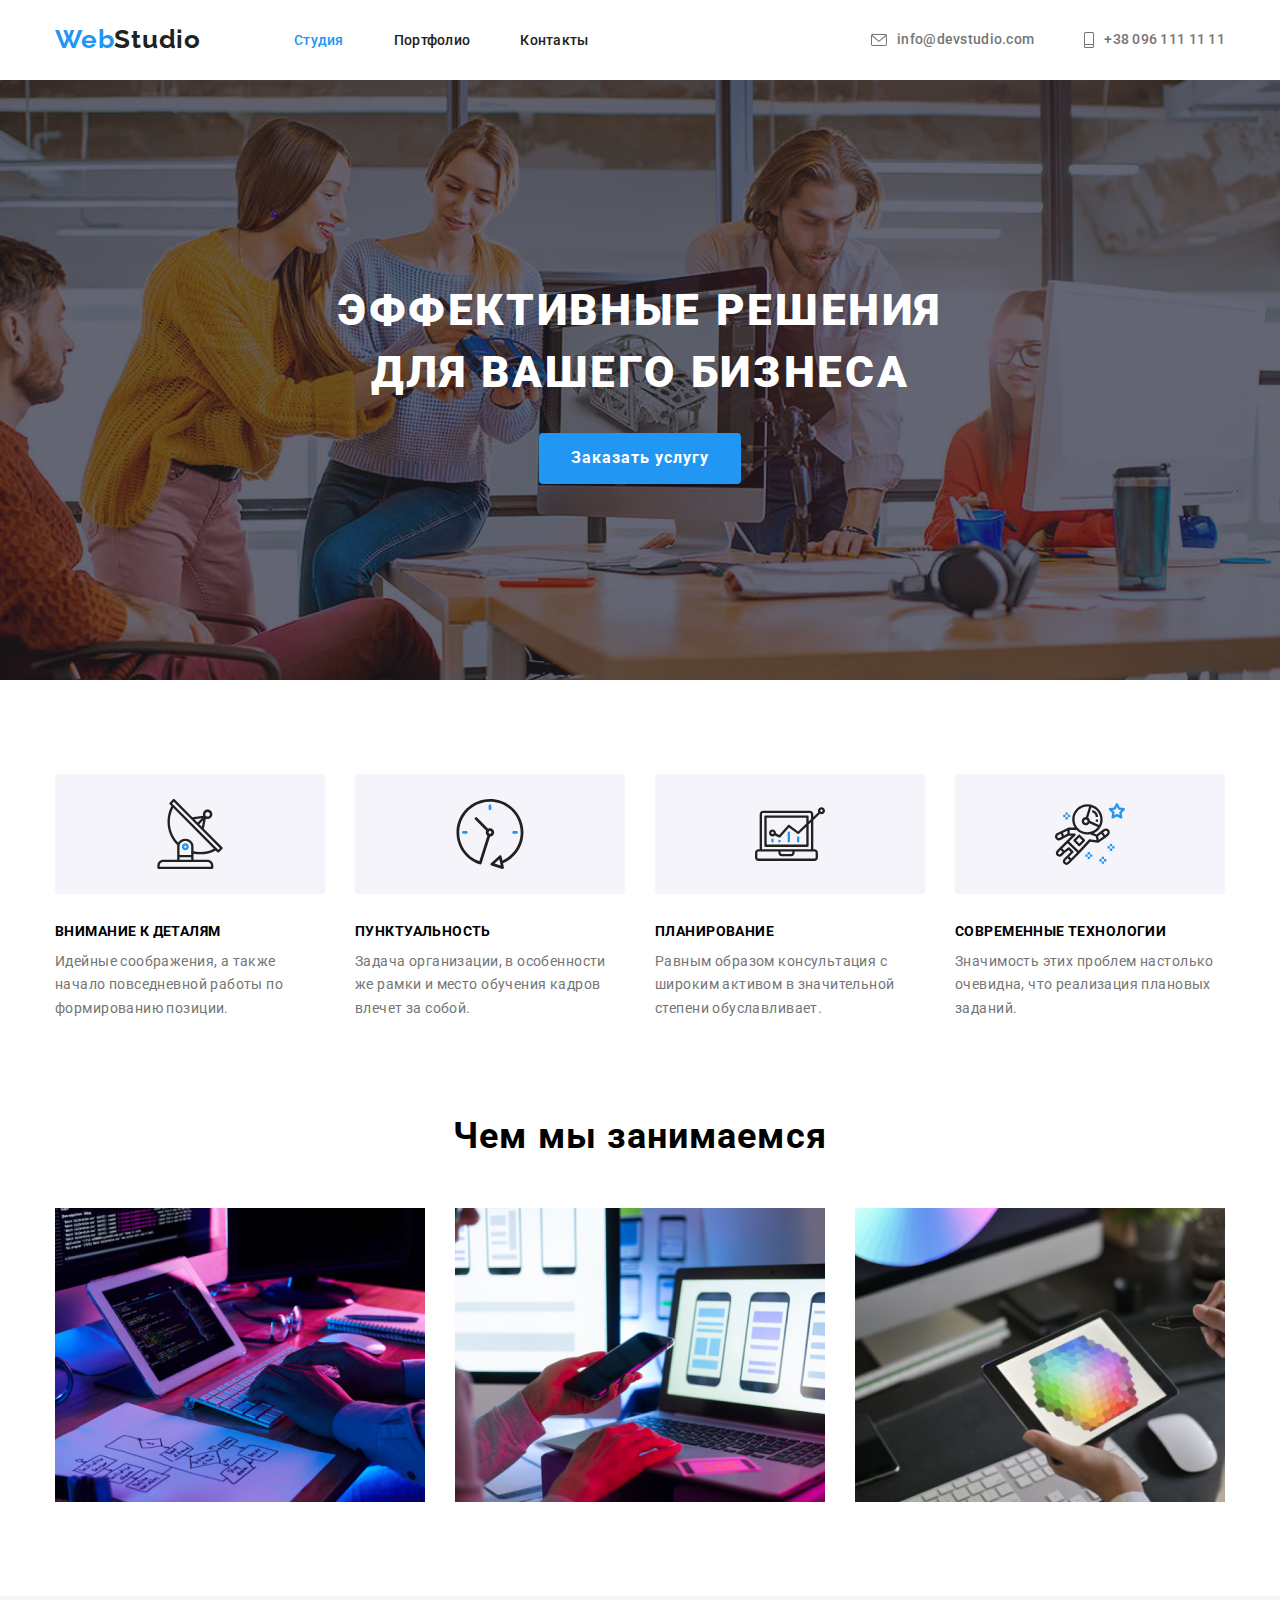
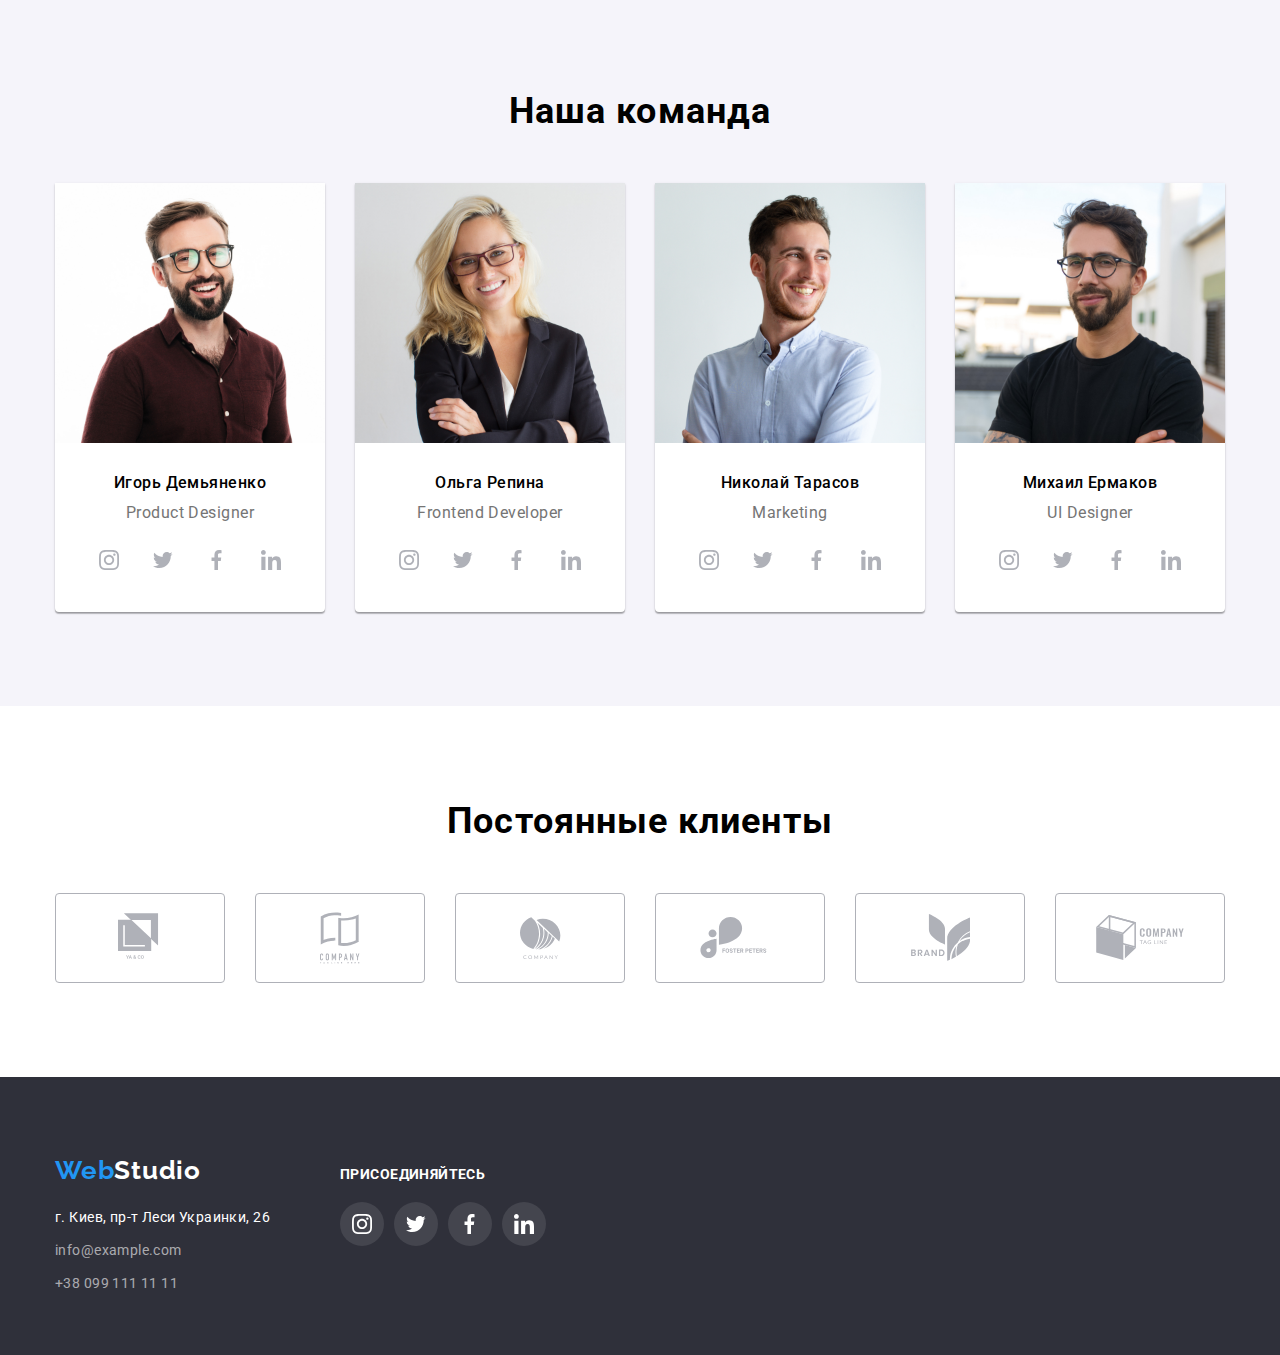
==== index.html @ 6ed81efb "start" ====
<!DOCTYPE html>
<html lang="ru">
  <head>
    <meta charset="UTF-8" />
    <meta name="viewport" content="width=device-width, initial-scale=1.0" />
    <title>Web Studio</title>
    <link rel="preconnect" href="https://fonts.gstatic.com" />
    <link
      href="https://fonts.googleapis.com/css2?family=Raleway:wght@700&family=Roboto:ital,wght@0,400;0,500;0,700;1,900&display=swap"
      rel="stylesheet"
    />
    <link rel="stylesheet" href="./css/modern-normalize.css" />
    <link rel="stylesheet" href="./css/common.css" />
    <link rel="stylesheet" href="./css/main.css" />
  </head>
  <body>
    <header class="header">
      <div class="container">
        <nav class="nav">
          <a href="./index.html" class="logo"
            ><span class="web">Web</span
            ><span class="header-studio">Studio</span></a
          >

          <ul class="nav-links">
            <li><a href="#" class="link current">Студия</a></li>
            <li><a href="./portfolio.html" class="link">Портфолио</a></li>
            <li><a href="#" class="link">Контакты</a></li>
          </ul>
        </nav>

        <ul class="nav-contacts">
          <li>
              <a class="link" href="mailto:info@devstudio.com">
                <svg class="envelope">
                  <use href="./image/symbol-defs.svg#envelope"></use>
                  </svg>      
              info@devstudio.com</a>
          </li>
          <li>
            <a class="link" href="tel:+380961111111" >
              <svg class="phone">
                <use href="./image/symbol-defs.svg#phone">

                </use>
              </svg>
                          
              +38 096 111 11 11</a>
          </li>
        </ul>
      </div>
    </header>
    <main>
      <section class="hero">
        <div class="overlay">
          <div class="container">
          <h1 class="hero-title">
            Эффективные решения <br />
            для вашего бизнеса
          </h1>
          <!-- <button class="btn">Заказать услугу</button> -->
          <a href="#" class="btn">Заказать услугу</a>
        </div>
      </div>
      </section>
      <section class="advantages">
        <div class="container">
          <h2 class="visually-hidden">Преимущества</h2>
          <ul class="adv-list">
            <li>
              <div class="icon-thumb">
              <svg class="antena">
                <use href="./image/symbol-defs.svg#antena"></use>
              </svg>
              </div>
              <h3 class="pretitle">Внимание к деталям</h3>
              <p class="advantages-text">
                Идейные соображения, а также начало повседневной работы по
                формированию позиции.
              </p>
            </li>
            <li>
              <div class="icon-thumb">
              <svg class="clock">
                <use href="./image/symbol-defs.svg#clock"></use>
              </svg>
            </div>
              <h3 class="pretitle">Пунктуальность</h3>
              <p class="advantages-text">
                Задача организации, в особенности же рамки и место обучения
                кадров влечет за собой.
              </p>
            </li>
            <li>
              <div class="icon-thumb">
              <svg class="monitor">
                <use href="./image/symbol-defs.svg#monitor"></use>
              </svg>
            </div>
              <h3 class="pretitle">Планирование</h3>
              <p class="advantages-text">
                Равным образом консультация с широким активом в значительной
                степени обуславливает.
              </p>
            </li>
            <li>
              <div class="icon-thumb">
              <svg class="list astronaut">
                <use href="./image/symbol-defs.svg#astronaut"></use>
              </svg>
            </div>
              <h3 class="pretitle">Современные технологии</h3>
              <p class="advantages-text">
                Значимость этих проблем настолько очевидна, что реализация
                плановых заданий.
              </p>
            </li>
          </ul>
        </div>
      </section>
      <section class="task">
        <div class="container">
          <h2 class="title">Чем мы занимаемся</h2>
          <ul class="task-list">
            <li>
              <img src="./image/computer.png" alt="компьютер" width="370" />
            </li>
            <li><img src="./image/laptop.png" alt="ноутбук" width="370" /></li>
            <li><img src="./image/tablet.png" alt="планшет" width="370" /></li>
          </ul>
        </div>
      </section>
      <section class="team">
        <div class="container">
          <h2 class="team title">Наша команда</h2>
          <ul class="team-list">
            <li class="items">
              <img src="./image/ihor.jpg" alt="Игорь Демьяненко" width="270" />
              <div class="team-mate">
              <h3 class="team-pretitle">Игорь Демьяненко</h3>
              <p lang="en" class="position">Product Designer</p>
              <ul class="social-icons">
                <li class="icons">
                  <a class="social-links" href="#">
                    <svg class="network">
                      <use href="./image/symbol-defs.svg#instagram"> 
                      </use>
                    </svg>
                  </a>
                </li>
                <li class="icons">
                  <a class="social-links" href="#">
                    <svg class="network">
                      <use href="./image/symbol-defs.svg#twitter">
                      </use>
                    </svg>
                  </a>
                </li>
                <li class="icons">
                  <a class="social-links" href="#">
                    <svg class="network">
                      <use href="./image/symbol-defs.svg#facebook">
                      </use>
                    </svg>
                  </a>
                </li>
                <li class="icons">
                  <a class="social-links" href="#">
                    <svg class="network">
                      <use href="./image/symbol-defs.svg#linkedin">
                      </use>
                    </svg>
                  </a>
                </li>
              </ul>
            </div>
            </li>
            <li class="items">
              <img src="./image/olha.jpg" alt="Ольга Репина" width="270" />
              <div class="team-mate">
              <h3 class="team-pretitle">Ольга Репина</h3>
              <p lang="en" class="position">Frontend Developer</p>
              <ul class="social-icons">
                <li class="icons">
                  <a class="social-links" href="#">
                    <svg class="network">
                      <use href="./image/symbol-defs.svg#instagram"> 
                      </use>
                    </svg>
                  </a>
                </li>
                <li class="icons">
                  <a class="social-links" href="#">
                    <svg class="network">
                      <use href="./image/symbol-defs.svg#twitter">
                      </use>
                    </svg>
                  </a>
                </li>
                <li class="icons">
                  <a class="social-links" href="#">
                    <svg class="network">
                      <use href="./image/symbol-defs.svg#facebook">
                      </use>
                    </svg>
                  </a>
                </li>
                <li class="icons">
                  <a class="social-links" href="#">
                    <svg class="network">
                      <use href="./image/symbol-defs.svg#linkedin">
                      </use>
                    </svg>
                  </a>
                </li>
              </ul>
            </div>
            </li>
            <li class="items">
              <img
                src="./image/nikolai.jpg"
                alt="Николай Тарасов"
                width="270"
              />
              <div class="team-mate">
              <h3 class="team-pretitle">Николай Тарасов</h3>
              <p lang="en" class="position">Marketing</p>
              <ul class="social-icons">
                <li class="icons">
                  <a class="social-links" href="#">
                    <svg class="network">
                      <use href="./image/symbol-defs.svg#instagram"> 
                      </use>
                    </svg>
                  </a>
                </li>
                <li class="icons">
                  <a class="social-links" href="#">
                    <svg class="network">
                      <use href="./image/symbol-defs.svg#twitter">
                      </use>
                    </svg>
                  </a>
                </li>
                <li class="icons">
                  <a class="social-links" href="#">
                    <svg class="network">
                      <use href="./image/symbol-defs.svg#facebook">
                      </use>
                    </svg>
                  </a>
                </li>
                <li class="icons">
                  <a class="social-links" href="#">
                    <svg class="network">
                      <use href="./image/symbol-defs.svg#linkedin">
                      </use>
                    </svg>
                  </a>
                </li>
              </ul>
            </div>
            </li>
            <li class="items">
              <img src="./image/misha.jpg" alt="Михаил Ермаков" width="270" />
              <div class="team-mate">
              <h3 class="team-pretitle">Михаил Ермаков</h3>
              <p lang="en" class="position">UI Designer</p>
              <ul class="social-icons">
                <li class="icons">
                  <a class="social-links" href="#">
                    <svg class="network">
                      <use href="./image/symbol-defs.svg#instagram"> 
                      </use>
                    </svg>
                  </a>
                </li>
                <li class="icons">
                  <a class="social-links" href="#">
                    <svg class="network">
                      <use href="./image/symbol-defs.svg#twitter">
                      </use>
                    </svg>
                  </a>
                </li>
                <li class="icons">
                  <a class="social-links" href="#">
                    <svg class="network">
                      <use href="./image/symbol-defs.svg#facebook">
                      </use>
                    </svg>
                  </a>
                </li>
                <li class="icons">
                  <a class="social-links" href="#">
                    <svg class="network">
                      <use href="./image/symbol-defs.svg#linkedin">
                      </use>
                    </svg>
                  </a>
                </li>
              </ul>
            </div>
            </li>
            </ul>
        </div>
      </section>
      <section class="clients">
        <div class="container">
          <h2 class=" clients title">Постоянные клиенты</h2>
          <ul class="client-list">
            <li class="client-item"><a href="#" class="client-link"><svg class="client-icon" width="44.27" height="49.23"><use href="./image/symbol-defs.svg#logo1">
          
            </use></svg> </a> </li>

            <li class="client-item"><a href="#" class="client-link"><svg class="client-icon" width="40" height="52"><use href="./image/symbol-defs.svg#logo2">
          
            </use></svg> </a> </li>

            <li class="client-item"><a href="#" class="client-link"><svg class="client-icon" width="41" height="42.6"><use href="./image/symbol-defs.svg#logo3">
          
            </use></svg> </a> </li>

            <li class="client-item"><a href="#" class="client-link"><svg class="client-icon" width="79.66" height="42.02"><use href="./image/symbol-defs.svg#logo4">
          
            </use></svg> </a> </li>

            <li class="client-item"><a href="#" class="client-link"><svg class="client-icon" width="59" height="47"><use href="./image/symbol-defs.svg#logo5">
          
            </use></svg> </a> </li>

            <li class="client-item"><a href="#" class="client-link"><svg class="client-icon" width="88.48" height="45.44"><use href="./image/symbol-defs.svg#logo6">
          
            </use></svg> </a> </li>
          </ul>
        </div>
      </section>
    </main>
    <footer class="footer">
      <div class=" footer container">
        <div class="footer-address">  
        <a href="./index.html" class="logo"
          ><span class="web">Web</span
          ><span class="footer-studio">Studio</span></a
        >
        
        <address>
          <p class="address">г. Киев, пр-т Леси Украинки, 26</p>
          <ul class="footer list">
            <li>
              <a href="mailto:info@example.com" class="footer-link"
                >info@example.com</a
              >
            </li>
            <li>
              <a href="tel:+380991111111:" class="footer-link"
                >+38 099 111 11 11</a
              >
            </li>
          </ul>
        </address>
      </div>
        <div class="footer-icons">
          <h3 class=" footer pretitle">присоединяйтесь</h3>
          <ul class="footer-icons-list">
            <li class="footer-icons-item">
              <a class="footer-icons-links" href="#">
                <svg class="network" width="20" height="20">
                  <use href="./image/symbol-defs.svg#instagram"> 
                  </use>
                </svg>
              </a>
            </li>
            <li class="footer-icons-item">
              <a class="footer-icons-links" href="https://www.google.com.ua/?hl=ru" target="blanc">
                <svg class="network" width="20" height="20">
                  <use href="./image/symbol-defs.svg#twitter">
                  </use>
                </svg>
              </a>
            </li>
            <li class="footer-icons-item">
              <a class="footer-icons-links" href="#">
                <svg class="network" width="20" height="20">
                  <use href="./image/symbol-defs.svg#facebook">
                  </use>
                </svg>
              </a>
            </li>
            <li class="footer-icons-item">
              <a class="footer-icons-links" href="#">
                <svg class="network" width="20" height="20">
                  <use href="./image/symbol-defs.svg#linkedin">
                  </use>
                </svg>
              </a>
            </li>
          </ul>
        </div>
      </div>
    </footer>
  </body>
</html>
---- css/common.css ----
:root {
  --primary-blue: rgba(33, 150, 243, 1);
  --bg-black: rgba(47, 48, 58, 1);
  --bg-sect-white: rgba(245, 244, 250, 1);

  --hdr-text-black: rgba(33, 33, 33, 1);
  --primary-white: rgba(255, 255, 255, 1);
  --main-text-grey: rgba(117, 117, 117, 1);
  --ftr-text-grey-op60: rgba(255, 255, 255, 0.6);
}

body {
  font-family: 'Roboto', sans-serif;
  background-color: var(--primary-white);
}

a {
  text-decoration: none;
}

ul {
  list-style: none;
  margin: 0;
  padding: 0;
}

h1,
h2,
h3,
h4,
h5,
h6,
p {
  margin: 0;
}

.visually-hidden {
  position: absolute;
  width: 1px;
  height: 1px;
  margin: -1px;
  border: 0;
  padding: 0;
  white-space: nowrap;
  clip-path: inset(100%);
  clip: rect(0 0 0 0);
  overflow: hidden;
}

/* section {
  outline: 1px solid green;
} */

.container {
  width: 1200px;
  padding: 0 15px;
  margin: 0 auto;
}

/* header start */
.nav,
.nav-links,
.nav-contacts {
  display: flex;
}

.nav {
  display: flex;
  align-items: center;
}

.nav-links {
  display: flex;
  justify-content: space-between;
  margin-left: 93px;
}

.nav-links li {
  margin-right: 50px;
}

.nav-links li:last-child {
  margin-right: 0;
}

.nav-links .link {
  font-weight: 500;
  font-size: 14px;
  line-height: 1.14;
  letter-spacing: 0.02em;
  color: var(--hdr-text-black);
}

.nav-links .link:hover,
.nav-links .link:focus {
  color: var(--primary-blue);
}

.nav-links .link.current {
  color: var(--primary-blue);
}

.nav-contacts {
  display: flex;
  align-items: center;
  justify-content: space-between;
}

.nav-contacts li:not(:last-child) {
  margin-right: 50px;
}

.nav-contacts .link {
  display: flex;
  align-items: center;
  margin: 0;
  padding: 0;

  font-weight: 500;
  font-size: 14px;
  font-style: normal;
  line-height: 1.14;
  letter-spacing: 0.02em;
  color: var(--main-text-grey);
}

/* .nav-contacts .link:hover,
.nav-contacts .link:focus {
  color: var(--primary-blue);
  } */

/* .phone:hover,
.phone:focus {
  fill: var(--primary-blue);
} */

.header .container {
  display: flex;
  justify-content: space-between;
  align-items: center;
}

.nav .logo {
  font-family: 'Raleway', sans-serif;
  font-weight: bold;
  font-size: 26px;
  line-height: 1.2;
  letter-spacing: 0.03em;
  display: inline-block;
  padding-top: 24px;
  padding-bottom: 25px;
}

.web {
  color: var(--primary-blue);
}

.header-studio {
  color: var(--hdr-text-black);
}

.link .envelope {
  width: 16px;
  height: 12px;
  margin-right: 10px;
  fill: currentColor;
  align-items: center;
}


.link .phone {
  width: 10px;
  height: 16px;
  margin-right: 10px;
  fill: currentColor;
  align-items: center;
}

.nav-contacts .link:hover,
.nav-contacts .link:focus {
  color: var(--primary-blue);
  }


/* header finish */

/* footer start */

footer {
  background-color: var(--bg-black);
}

.footer.container {
  display: flex;
  align-items: baseline;
  padding-top: 60px;
  padding-bottom: 60px;
}

.footer .logo {
  font-family: 'Raleway', sans-serif;
  font-weight: bold;
  font-size: 26px;
  line-height: 1.2;
  letter-spacing: 0.03em;
  display: inline-block;
}

.address {
  font-weight: 400;
  font-size: 14px;
  font-style: normal;
  line-height: 1.7;
  letter-spacing: 0.03em;
  color: var(--primary-white);
  margin-top: 20px;
}

.footer.list li {
  margin-top: 9px;
}

.footer-link {
  font-weight: 400;
  font-size: 14px;
  font-style: normal;
  line-height: 1.7;
  letter-spacing: 0.03em;
  color: var(--ftr-text-grey-op60);
}

.footer-link:hover,
.footer-link:focus {
  color: var(--primary-blue);
}

.footer-studio {
  color: var(--primary-white);
}

.footer-icons {
  margin-left: 70px;
}

.footer.pretitle {
  color: var(--primary-white);
  text-transform: uppercase ;
  margin-bottom: 20px;
 }

.footer-icons-list {
  display: flex;
  justify-content: space-between;
}

.footer-icons-links {
  display: flex;
  align-items: center;
  justify-content: center;
  width: 44px;
  height: 44px;
  border-radius: 50%;
  background: rgba(255, 255, 255, 0.1);
  fill: var(--primary-white);

}

.footer-icons-links:hover,
.footer-icons-links:focus {
  background: var(--primary-blue);
}

.footer-icons-item {
  margin-right: 10px;
}

.footer-icons-item:last-child {
  margin-right: 0px;
}



/* footer finish */
---- css/main.css ----
:root {
  --primary-blue: rgba(33, 150, 243, 1);
  --bg-black: rgba(47, 48, 58, 1);
  --bg-sect-white: rgba(245, 244, 250, 1);

  --hdr-text-black: rgba(33, 33, 33, 1);
  --primary-white: rgba(255, 255, 255, 1);
  --main-text-grey: rgba(117, 117, 117, 1);
  --ftr-text-grey-op60: rgba(255, 255, 255, 0.6);
  --social-icons: #AFB1B8;
}

ul {
  margin: 0;
  padding: 0;

}

/* section hero */

/* .hero {
  background-color: var(--bg-black);
} */

.hero .container { 
  padding-top: 200px;
  padding-bottom: 200px;
  min-height: 600px;
  text-align: center;
  
}

.overlay {
  max-width: 1600px;
  max-height: 600px;
  margin-left: auto;
  margin-right: auto;
  background-image: linear-gradient(
    to right,
  rgba(47, 48, 58, 0.4),
  rgba(47, 48, 58 ,0.4)),
    url(../image/Img\ \(2\).jpg);
  background-size: cover;
  background-position: center;
  background-repeat: no-repeat;
}


.hero-title {
  font-weight: 900;
  font-size: 44px;
  line-height: 1.4;
  text-align: center;
  letter-spacing: 0.06em;
  text-transform: uppercase;
  color: var(--primary-white);
  display: block;
  }

.btn {
  background-color: var(--primary-blue);
  color: var(--primary-white);
  font-weight: bold;
  font-size: 16px;
  line-height: 1.9;
  text-align: center;
  letter-spacing: 0.06em;
  display: inline-block;
  padding: 10px 32px;
  margin-top: 30px;
  border-radius: 4px;
}

/* advantages */
.advantages .container {
  padding-top: 94px;
  padding-bottom: 94px;
}

.adv-list {
  display: flex;
  padding: 0;
  margin: 0;
    
}

.adv-list li {
  width: calc(100% / 4);
  margin-right: 30px;
 
}

.adv-list li:last-child {

  margin-right: 0px;

}

.adv-list .pretitle {
  margin-bottom: 10px;
}

.advantages-text {
  font-weight: normal;
  font-size: 14px;
  line-height: 1.7;
  letter-spacing: 0.03em;
  color: var(--main-text-grey);
}

.title {
  font-weight: bold;
  font-size: 36px;
  line-height: 1.2;
  text-align: center;
  letter-spacing: 0.03em;
  margin-bottom: 50px;
}

.pretitle {
  font-weight: bold;
  font-size: 14px;
  line-height: 1.1;
  letter-spacing: 0.03em;
  text-transform: uppercase;
  margin-top: 30px;
}

.adv-list .icon-thumb {
  border-radius: 4px;
  width: 270px;
  height: 120px;
  display: flex;
  justify-content: center;
  align-items: center;
  background: var(--bg-sect-white);
} 


.icon-thumb svg {
  width: 70px;
  height: 70px;
  
} 

/* task */
.task-list  {
  display: flex; 
  padding: 0;

}

.task-list li {
  width: calc(100% / 3);
  margin-right: 30px;
  
}

.task-list li:last-child {

  margin-right: 0px;

}

.task-list {
  padding-top: 0;
}

img {
  display: block;
  max-width: 100%;
  height: auto;
}

.task {
  padding-bottom: 94px;
}

/* team */
.team {
  background-color: var(--bg-sect-white);
}

.team .container {
  padding-top: 94px;
  padding-bottom: 94px;
}

.team-list {
  display: flex;
  padding: 0;
  margin: 0;
}

.team-list .items {
  width: calc(100% / 4);
  margin-right: 30px;
  background-color: var(--primary-white);
  box-shadow: 0px 1px 3px rgba(0, 0, 0, 0.12), 0px 1px 1px rgba(0, 0, 0, 0.14), 0px 2px 1px rgba(0, 0, 0, 0.2);
  border-radius: 0px 0px 4px 4px;

}

.team-list .items:last-child {
  margin-right: 0;
}

.team-pretitle {
  font-weight: 500;
  font-size: 16px;
  line-height: 1.2;
  text-align: center;
  letter-spacing: 0.03em;
  /* margin-top: 30px; */
  margin-bottom: 10px;
}


.position {
  font-weight: normal;
  font-size: 16px;
  line-height: 1.2;
  text-align: center;
  letter-spacing: 0.03em;
  color: var(--main-text-grey);
  /* margin-bottom: 30px; */
}

.team-list .social-icons {
  display: flex;
  justify-content: space-between;
  text-align: center;
  align-items: center;
  margin-top: 16px;
}

.social-links {
  width: 44px;
  height: 44px;
  display: flex;
  justify-content: center;
  align-items: center;
  background: var(--primary-white);
  border-radius: 50%;
  fill: var(--social-icons);
}

.social-links:hover,
.social-links:focus {
  background: var(--primary-blue);
  fill: var(--primary-white);
}

.team-mate {
  padding: 30px 32px;
}


.network {
  width: 20px;
  height: 20px;
  
}

/* section clients */

.clients .container {
  padding-top: 94px;
  padding-bottom: 94px;
}

.client-list {
  display: flex;
  justify-content: space-between;
}

.client-link {
  display: flex;
  justify-content: center;
  align-items: center;
  width: 170px;
  height: 90px;
  border: 1px solid var(--social-icons);
  border-radius: 4px;
  fill: var(--social-icons);
       
}

.client-link:hover,
.client-line:focus {
  border: 1px solid var(--primary-blue);
  fill: var(--primary-blue);
}
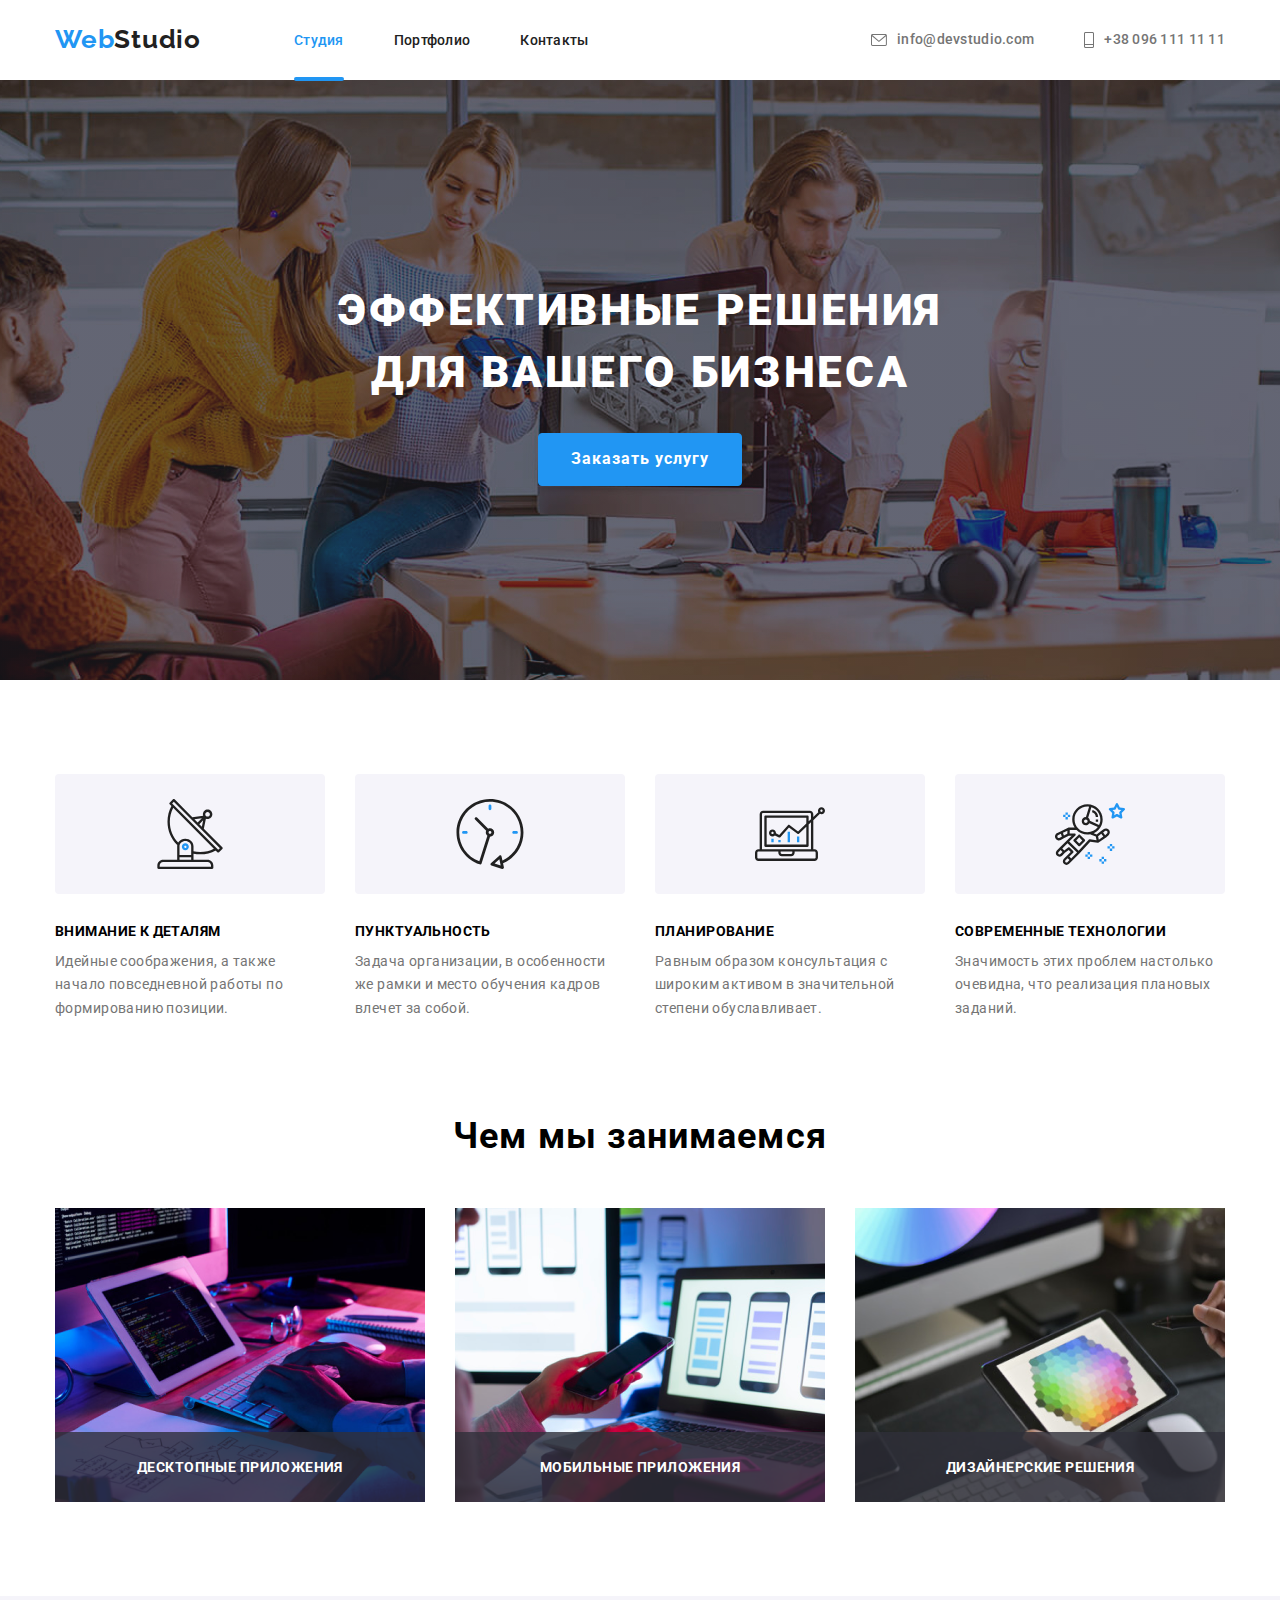
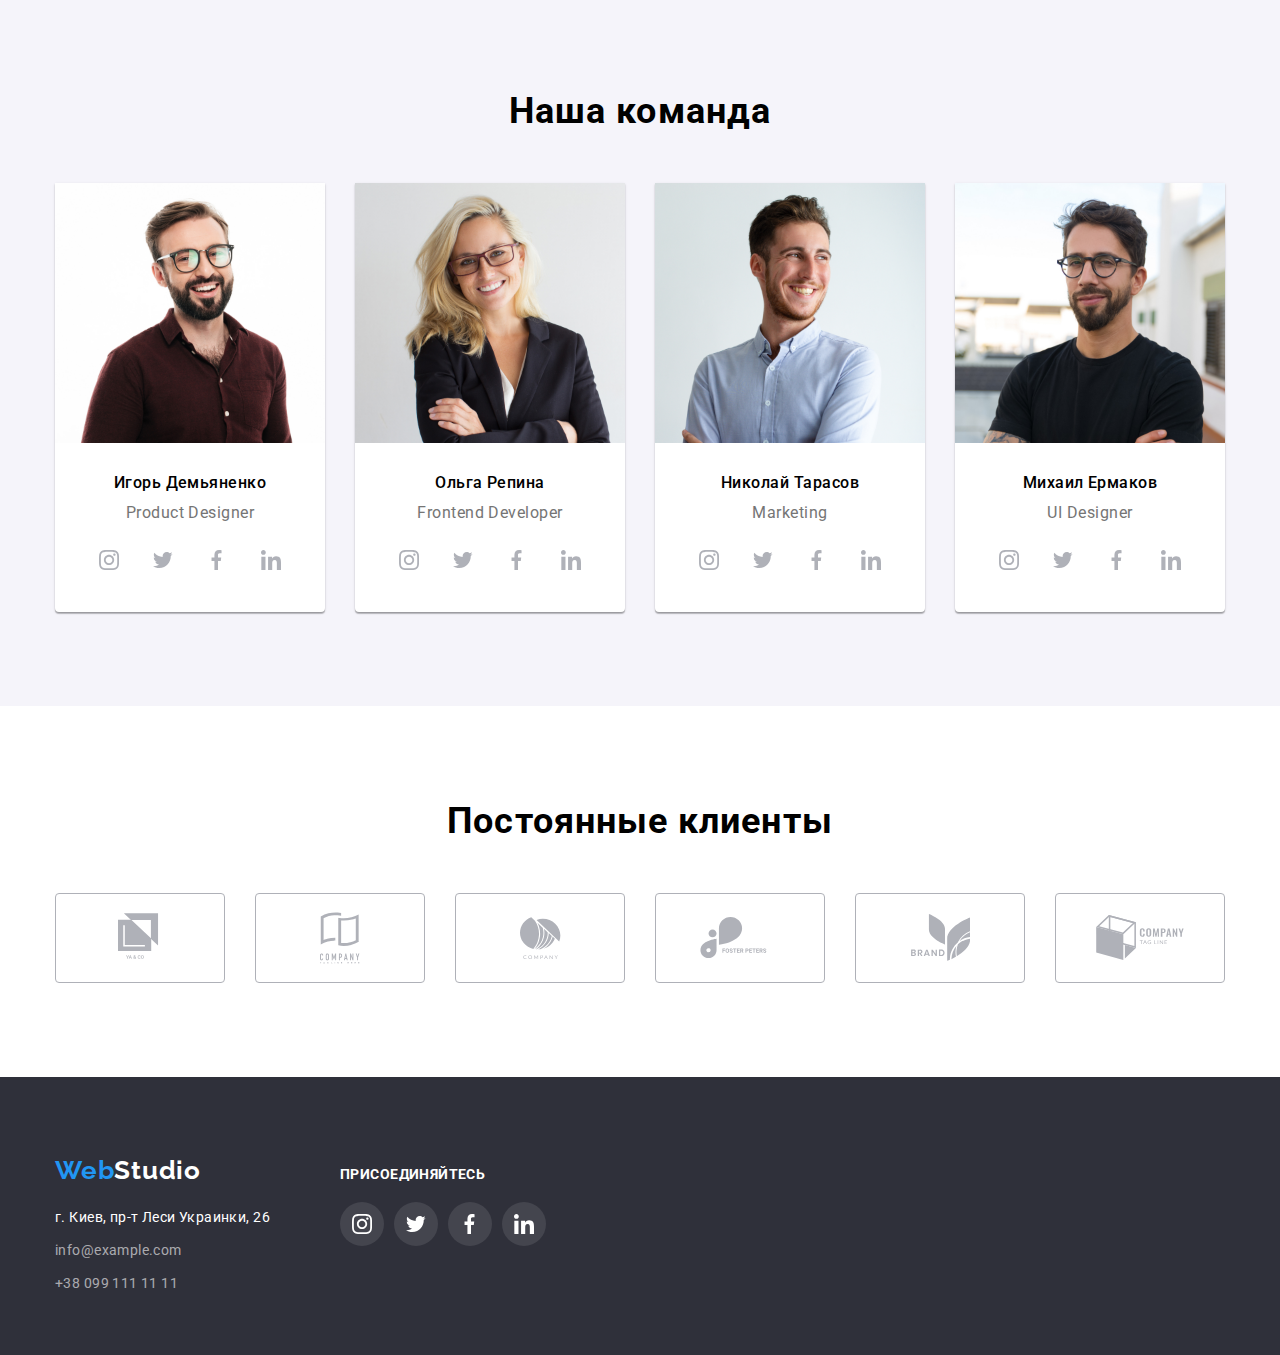
==== commit 1f958f15: "final" ====
--- a/index.html
+++ b/index.html
@@ -23,9 +23,9 @@
           >
 
           <ul class="nav-links">
-            <li><a href="#" class="link current">Студия</a></li>
-            <li><a href="./portfolio.html" class="link">Портфолио</a></li>
-            <li><a href="#" class="link">Контакты</a></li>
+            <li><a href="#" class="menu-link current">Студия</a></li>
+            <li><a href="./portfolio.html" class="menu-link">Портфолио</a></li>
+            <li><a href="#" class="menu-link">Контакты</a></li>
           </ul>
         </nav>
 
@@ -59,7 +59,7 @@
             для вашего бизнеса
           </h1>
           <!-- <button class="btn">Заказать услугу</button> -->
-          <a href="#" class="btn">Заказать услугу</a>
+          <button class="btn" data-modal-open>Заказать услугу</button>
         </div>
       </div>
       </section>
@@ -123,10 +123,24 @@
           <h2 class="title">Чем мы занимаемся</h2>
           <ul class="task-list">
             <li>
+             <div class="task-thumb">
               <img src="./image/computer.png" alt="компьютер" width="370" />
-            </li>
-            <li><img src="./image/laptop.png" alt="ноутбук" width="370" /></li>
-            <li><img src="./image/tablet.png" alt="планшет" width="370" /></li>
+              <h3 class="task-name">Десктопные приложения</h3>
+            </div>
+            </li>
+            <li>
+              <div class="task-thumb">
+              <img src="./image/laptop.png" alt="ноутбук" width="370" />
+              <h3 class="task-name">Мобильные приложения</h3>
+            </div>
+            </li>
+            <li>
+              <div class="task-thumb">
+
+              <img src="./image/tablet.png" alt="планшет" width="370" />
+              <h3 class="task-name">Дизайнерские решения</h3>
+            </div></li>
+            
           </ul>
         </div>
       </section>
@@ -399,5 +413,15 @@
         </div>
       </div>
     </footer>
+    <div class="backdrop is-hidden" data-modal>
+      <div class="modal">
+        <button class="icon-close">
+         <svg class="close" width="18" height="18" data-modal-close> 
+            <use href="./image/symbol-defs.svg#close"></use>
+          </svg>
+        </button>
+      </div>
+    </div>
+    <script src="./js/modal.js"></script>
   </body>
 </html>
--- a/css/common.css
+++ b/css/common.css
@@ -7,6 +7,7 @@
   --primary-white: rgba(255, 255, 255, 1);
   --main-text-grey: rgba(117, 117, 117, 1);
   --ftr-text-grey-op60: rgba(255, 255, 255, 0.6);
+  --timing-function: cubic-bezier(0.4, 0, 0.2, 1);
 }
 
 body {
@@ -77,28 +78,70 @@
 
 .nav-links li {
   margin-right: 50px;
+  
 }
 
 .nav-links li:last-child {
   margin-right: 0;
 }
 
-.nav-links .link {
+.menu-link {
   font-weight: 500;
   font-size: 14px;
   line-height: 1.14;
   letter-spacing: 0.02em;
   color: var(--hdr-text-black);
-}
-
-.nav-links .link:hover,
-.nav-links .link:focus {
-  color: var(--primary-blue);
-}
-
-.nav-links .link.current {
-  color: var(--primary-blue);
-}
+  position: relative;
+  transition: color 250ms var(--timing-function);
+  
+}
+
+.menu-link:hover,
+.menu-link:focus {
+  color: var(--primary-blue);
+  
+}
+
+
+/* .menu-link::after {
+  content: '';
+  display: block;
+  width: 100%;
+  height: 4px;
+  background-color: var(--primary-blue);
+  border-radius: 2px;
+  position: absolute;
+  left: 0;
+  margin-top: 28px;
+  opacity: 0;
+  transition: opacity 250ms var(--timing-function);
+  
+}
+
+.menu-link:hover::after,
+.menu-link.focus::after {
+  opacity: 1;
+} */
+
+.menu-link.current {
+  color: var(--primary-blue);
+  position: relative;
+  
+}
+
+.menu-link.current::after {
+  content: '';
+  display: block;
+  width: 100%;
+  height: 4px;
+  background-color: var(--primary-blue);
+  border-radius: 2px;
+  position: absolute;
+  left: 0;
+  margin-top: 28px;
+  opacity: 1;   
+}
+
 
 .nav-contacts {
   display: flex;
@@ -122,17 +165,13 @@
   line-height: 1.14;
   letter-spacing: 0.02em;
   color: var(--main-text-grey);
-}
-
-/* .nav-contacts .link:hover,
+  transition: color 250ms var(--timing-function);
+}
+
+.nav-contacts .link:hover,
 .nav-contacts .link:focus {
   color: var(--primary-blue);
-  } */
-
-/* .phone:hover,
-.phone:focus {
-  fill: var(--primary-blue);
-} */
+  }
 
 .header .container {
   display: flex;
@@ -146,7 +185,7 @@
   font-size: 26px;
   line-height: 1.2;
   letter-spacing: 0.03em;
-  display: inline-block;
+  display: block;
   padding-top: 24px;
   padding-bottom: 25px;
 }
@@ -176,10 +215,7 @@
   align-items: center;
 }
 
-.nav-contacts .link:hover,
-.nav-contacts .link:focus {
-  color: var(--primary-blue);
-  }
+
 
 
 /* header finish */
@@ -227,6 +263,7 @@
   line-height: 1.7;
   letter-spacing: 0.03em;
   color: var(--ftr-text-grey-op60);
+  transition: 250ms var(--timing-function);
 }
 
 .footer-link:hover,
@@ -262,6 +299,7 @@
   border-radius: 50%;
   background: rgba(255, 255, 255, 0.1);
   fill: var(--primary-white);
+  transition: background 250ms var(--timing-function);
 
 }
 
--- a/css/main.css
+++ b/css/main.css
@@ -69,6 +69,9 @@
   padding: 10px 32px;
   margin-top: 30px;
   border-radius: 4px;
+  border: 1px solid var(--primary-blue);
+  outline: none;
+  box-shadow: 0px 4px 4px rgba(0, 0, 0, 0.15);
 }
 
 /* advantages */
@@ -175,6 +178,34 @@
 .task {
   padding-bottom: 94px;
 }
+
+.task-name {
+  width: 100%;
+  height: 70px;
+  position: absolute;
+  bottom: 0;
+  left: 0;
+  display: flex;
+  align-items: center;
+  justify-content: center;
+  
+  font-style: normal;
+  font-weight: bold;
+  font-size: 14px;
+  line-height: 1.14px;
+  letter-spacing: 0.03em;
+  text-transform: uppercase;
+  color: var(--primary-white);
+  text-align: center;
+  background: rgba(47, 48, 58, 0.8)
+  }
+
+.task-thumb {
+  position: relative;
+   
+}
+
+
 
 /* team */
 .team {
@@ -243,6 +274,7 @@
   background: var(--primary-white);
   border-radius: 50%;
   fill: var(--social-icons);
+  transition: background 250ms var(--timing-function), fill 250ms var(--timing-function);
 }
 
 .social-links:hover,
@@ -283,6 +315,7 @@
   border: 1px solid var(--social-icons);
   border-radius: 4px;
   fill: var(--social-icons);
+  transition: border 250ms var(--timing-function), fill 250ms var(--timing-function);
        
 }
 
@@ -291,3 +324,68 @@
   border: 1px solid var(--primary-blue);
   fill: var(--primary-blue);
 }
+
+/* модальное окно */
+.backdrop {
+  position: fixed;
+  top: 0;
+  left: 0;
+  width: 100%;
+  height: 100%;
+  background: rgba(0, 0, 0, 0.2);
+  opacity: 1;
+  transition: opacity 250ms var(--timing-function);
+  
+}
+
+.backdrop.is-hidden {
+  opacity: 0;
+  pointer-events: none;
+  /* visibility: hidden; */
+}
+
+.backdrop.is-hidden .modal {
+  transform: translate(-50%, -50%) scale(0.9);
+}
+
+.modal {
+  position: absolute;
+  top: 50%;
+  left: 50%;
+  transform: translate(-50%, -50%) scale(1);
+  transition: transform 250ms var(--timing-function);
+
+  width: 528px;
+  height: 581px;
+
+  background-color: var(--primary-white);
+  box-shadow: 0px 1px 3px rgba(0, 0, 0, 0.12), 0px 1px 1px rgba(0, 0, 0, 0.14), 0px 2px 1px rgba(0, 0, 0, 0.2);
+  border-radius: 4px;
+   
+}
+
+.icon-close {
+  position: absolute;
+  top: 8px;
+  right: 8px;
+
+  width: 30px;
+  height: 30px;
+  border-radius: 50%;
+  display: flex;
+  align-items: center;
+  background-color: var(--primary-white);
+  fill: currentColor;
+  border: 1px solid rgba(0, 0, 0, 0.1);
+  outline: none;
+  transition: fill 250ms var(--timing-function), background-color 250ms var(timing-function);
+}
+
+.icon-close:hover,
+.icon-close:hover {
+  fill: var(--primary-white);
+  background-color: var(--primary-blue);
+}
+
+
+
